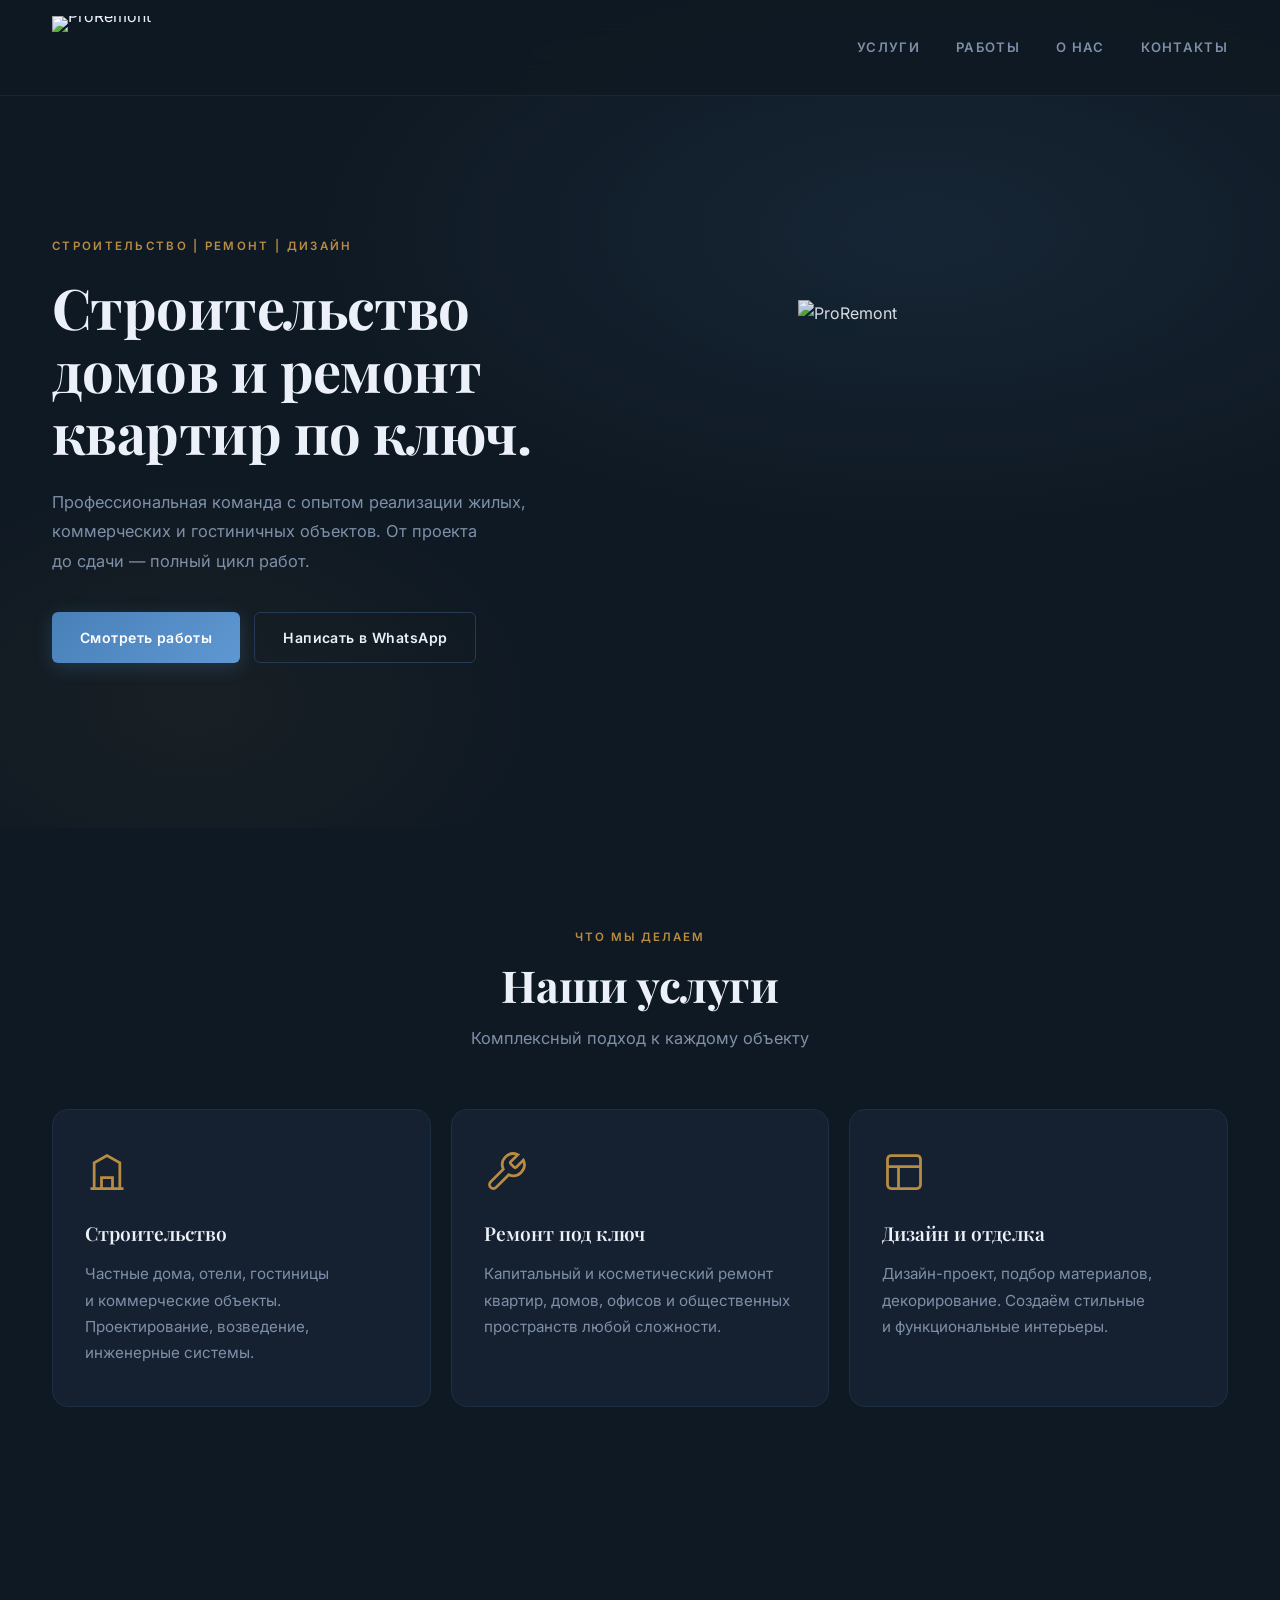
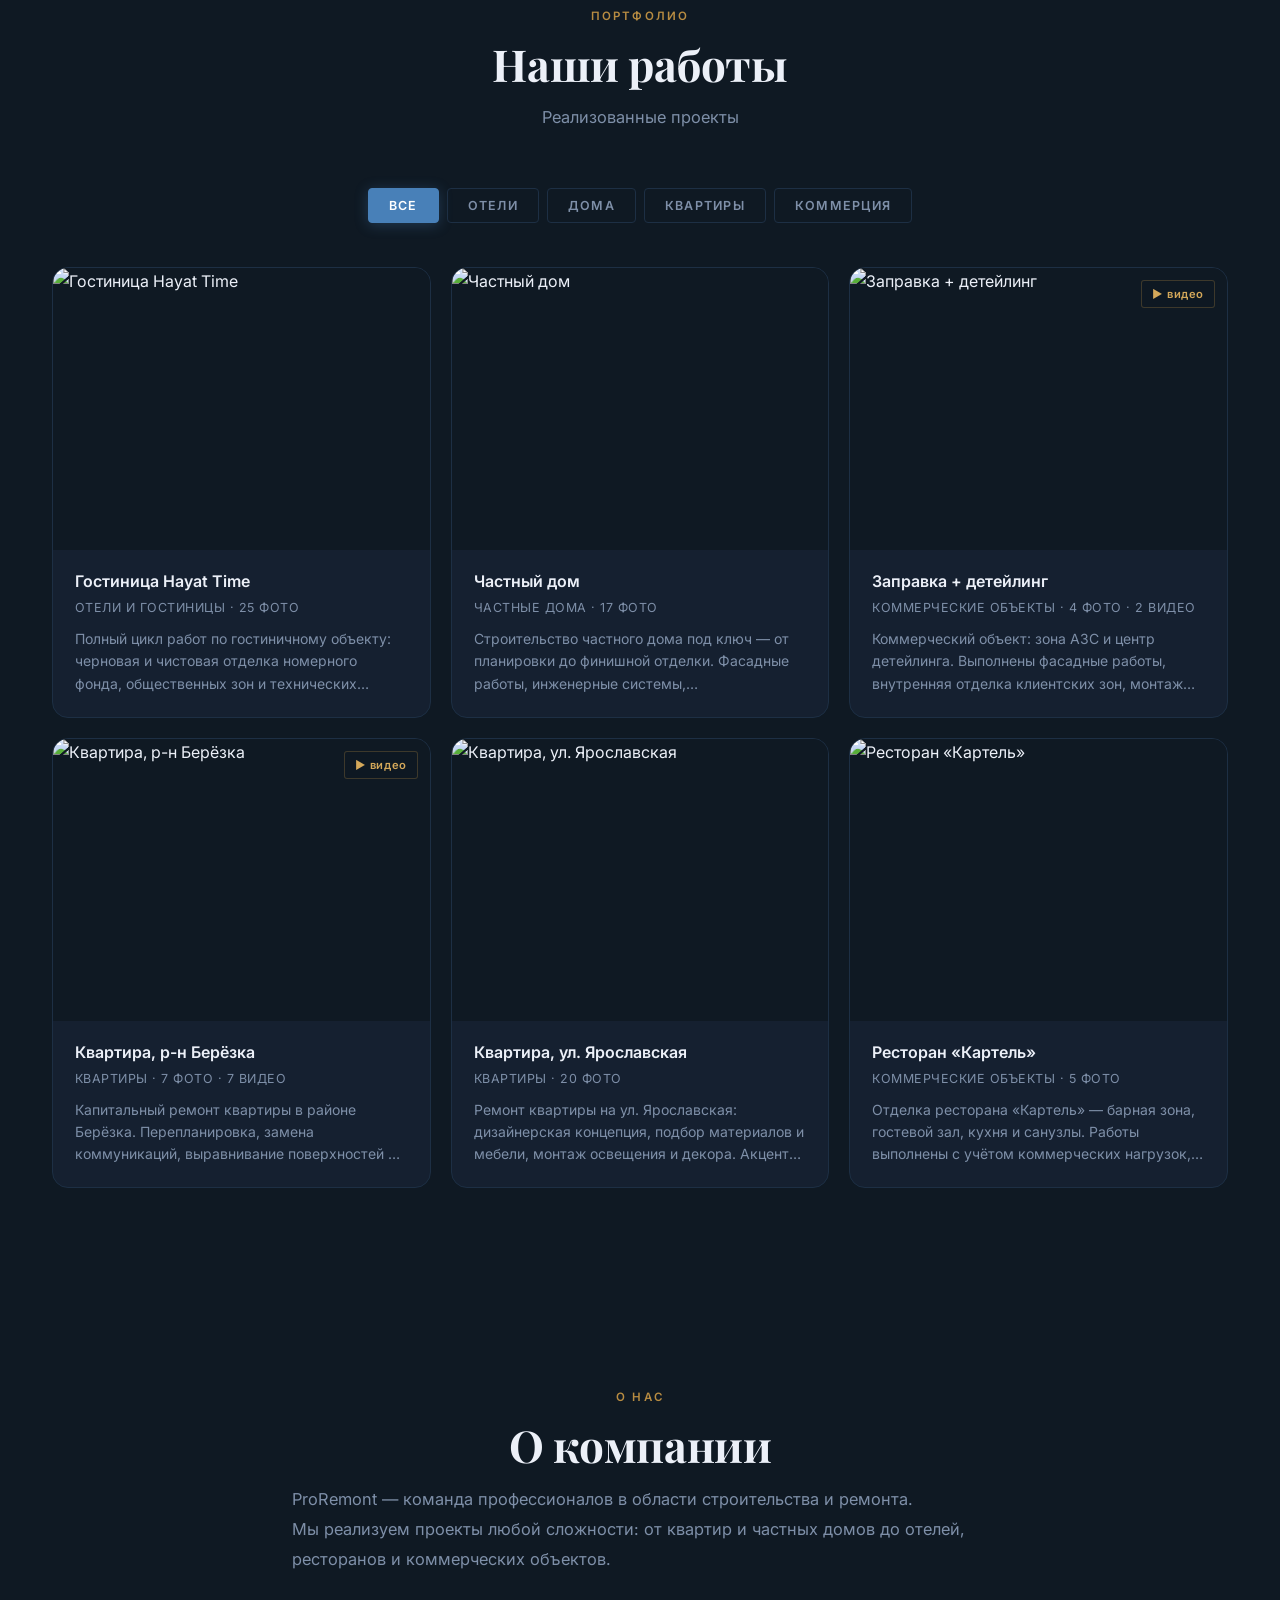
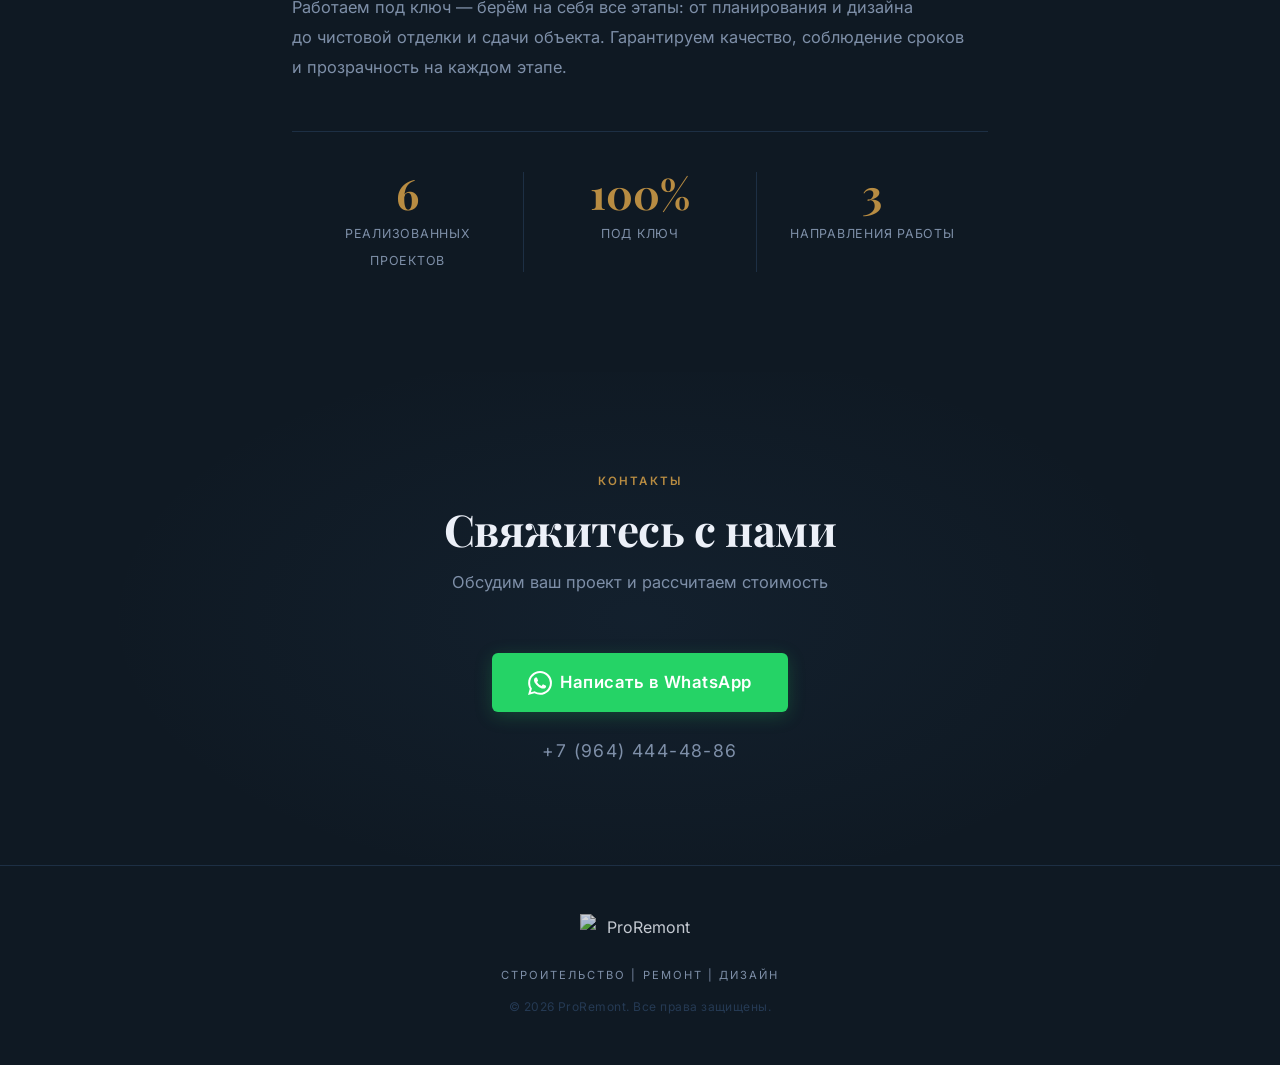
==== index.html @ 82d42223 "Initial commit: ProRemont website with admin panel Co-authored-by: Cursor <cursoragent@cursor.com>" ====
<!DOCTYPE html>
<html lang="ru">
<head>
  <meta charset="UTF-8">
  <meta name="viewport" content="width=device-width, initial-scale=1.0">
  <title>ProRemont — строительство, ремонт, дизайн под ключ</title>
  <meta name="description" content="ProRemont — строительство домов и отелей, ремонт любой сложности под ключ. Портфолио реализованных проектов.">
  <meta property="og:title" content="ProRemont — строительство, ремонт, дизайн">
  <meta property="og:description" content="Строительство домов и отелей. Ремонт любой сложности под ключ.">
  <meta property="og:type" content="website">
  <meta property="og:image" content="images/logo.png">
  <link rel="icon" href="images/favicon.png" type="image/png">
  <link rel="preconnect" href="https://fonts.googleapis.com">
  <link rel="preconnect" href="https://fonts.gstatic.com" crossorigin>
  <link href="https://fonts.googleapis.com/css2?family=Inter:wght@300;400;500;600;700&family=Playfair+Display:wght@400;600;700&display=swap" rel="stylesheet">
  <link rel="stylesheet" href="css/styles.css">
</head>
<body>

  <header class="header" id="header">
    <div class="container header__inner">
      <a href="#" class="header__logo">
        <img src="images/logo.png" alt="ProRemont">
      </a>
      <nav class="nav nav--desktop" aria-label="Основная навигация">
        <a href="#services" class="nav__link">Услуги</a>
        <a href="#portfolio" class="nav__link">Работы</a>
        <a href="#about" class="nav__link">О нас</a>
        <a href="#contact" class="nav__link">Контакты</a>
      </nav>
      <button class="burger" id="burger" aria-label="Открыть меню" aria-expanded="false" aria-controls="mobile-menu">
        <span></span><span></span><span></span>
      </button>
    </div>
  </header>

  <div class="mobile-menu" id="mobile-menu" aria-hidden="true">
    <div class="mobile-menu__backdrop" id="mobile-menu-backdrop"></div>
    <nav class="mobile-menu__panel" aria-label="Мобильная навигация">
      <a href="#services" class="mobile-menu__link">Услуги</a>
      <a href="#portfolio" class="mobile-menu__link">Работы</a>
      <a href="#about" class="mobile-menu__link">О нас</a>
      <a href="#contact" class="mobile-menu__link">Контакты</a>
      <a href="https://wa.me/79286423233" class="btn btn--whatsapp mobile-menu__whatsapp" target="_blank" rel="noopener">Написать в WhatsApp</a>
    </nav>
  </div>

  <section class="hero" id="hero">
    <div class="container hero__inner">
      <div class="hero__content">
        <p class="hero__tagline">строительство | ремонт | дизайн</p>
        <h1 class="hero__title">Строительство домов и&nbsp;ремонт квартир по ключ.</h1>
        <p class="hero__desc">Профессиональная команда с&nbsp;опытом реализации жилых, коммерческих и&nbsp;гостиничных объектов. От&nbsp;проекта до&nbsp;сдачи — полный цикл работ.</p>
        <div class="hero__actions">
          <a href="#portfolio" class="btn btn--accent">Смотреть работы</a>
          <a href="https://wa.me/79644444886" class="btn btn--outline" target="_blank" rel="noopener">Написать в WhatsApp</a>
        </div>
      </div>
      <div class="hero__logo">
        <img src="images/logo.png" alt="ProRemont" width="320" height="320">
      </div>
    </div>
  </section>

  <section class="services section" id="services">
    <div class="container">
      <span class="section__eyebrow">Что мы делаем</span>
      <h2 class="section__title">Наши услуги</h2>
      <p class="section__subtitle">Комплексный подход к&nbsp;каждому объекту</p>
      <div class="services__grid">
        <article class="service-card">
          <div class="service-card__icon">
            <svg viewBox="0 0 24 24" fill="none" stroke="currentColor" stroke-width="1.5"><path d="M3 21h18M5 21V7l7-4 7 4v14M9 21v-6h6v6"/></svg>
          </div>
          <h3 class="service-card__title">Строительство</h3>
          <p class="service-card__text">Частные дома, отели, гостиницы и&nbsp;коммерческие объекты. Проектирование, возведение, инженерные системы.</p>
        </article>
        <article class="service-card">
          <div class="service-card__icon">
            <svg viewBox="0 0 24 24" fill="none" stroke="currentColor" stroke-width="1.5"><path d="M14.7 6.3a1 1 0 000 1.4l1.6 1.6a1 1 0 001.4 0l3.77-3.77a6 6 0 01-7.94 7.94l-6.91 6.91a2.12 2.12 0 01-3-3l6.91-6.91a6 6 0 017.94-7.94l-3.76 3.76z"/></svg>
          </div>
          <h3 class="service-card__title">Ремонт под ключ</h3>
          <p class="service-card__text">Капитальный и&nbsp;косметический ремонт квартир, домов, офисов и&nbsp;общественных пространств любой сложности.</p>
        </article>
        <article class="service-card">
          <div class="service-card__icon">
            <svg viewBox="0 0 24 24" fill="none" stroke="currentColor" stroke-width="1.5"><rect x="3" y="3" width="18" height="18" rx="2"/><path d="M3 9h18M9 21V9"/></svg>
          </div>
          <h3 class="service-card__title">Дизайн и отделка</h3>
          <p class="service-card__text">Дизайн-проект, подбор материалов, декорирование. Создаём стильные и&nbsp;функциональные интерьеры.</p>
        </article>
      </div>
    </div>
  </section>

  <section class="portfolio section" id="portfolio">
    <div class="container">
      <span class="section__eyebrow">Портфолио</span>
      <h2 class="section__title">Наши работы</h2>
      <p class="section__subtitle">Реализованные проекты</p>
      <div class="portfolio__filters" id="filters">
        <button class="filter-btn active" data-filter="all">Все</button>
        <button class="filter-btn" data-filter="hotels">Отели</button>
        <button class="filter-btn" data-filter="houses">Дома</button>
        <button class="filter-btn" data-filter="apartments">Квартиры</button>
        <button class="filter-btn" data-filter="commercial">Коммерция</button>
      </div>
      <div class="portfolio__grid" id="portfolio-grid"></div>
    </div>
  </section>

  <section class="about section" id="about">
    <div class="container about__inner">
      <div class="about__content">
        <span class="section__eyebrow">О нас</span>
        <h2 class="section__title">О компании</h2>
        <p class="about__text">ProRemont — команда профессионалов в&nbsp;области строительства и&nbsp;ремонта. Мы&nbsp;реализуем проекты любой сложности: от&nbsp;квартир и&nbsp;частных домов до&nbsp;отелей, ресторанов и&nbsp;коммерческих объектов.</p>
        <p class="about__text">Работаем под ключ — берём на&nbsp;себя все этапы: от&nbsp;планирования и&nbsp;дизайна до&nbsp;чистовой отделки и&nbsp;сдачи объекта. Гарантируем качество, соблюдение сроков и&nbsp;прозрачность на&nbsp;каждом этапе.</p>
        <ul class="about__stats" id="about-stats">
          <li><strong>6</strong><span>реализованных проектов</span></li>
          <li><strong>100%</strong><span>под ключ</span></li>
          <li><strong>3</strong><span>направления работы</span></li>
        </ul>
      </div>
    </div>
  </section>

  <section class="contact section" id="contact">
    <div class="container contact__inner">
      <span class="section__eyebrow">Контакты</span>
      <h2 class="section__title">Свяжитесь с нами</h2>
      <p class="section__subtitle">Обсудим ваш проект и&nbsp;рассчитаем стоимость</p>
      <a href="https://wa.me/79644444886?text=Здравствуйте!%20Интересует%20ремонт/строительство" class="btn btn--whatsapp" target="_blank" rel="noopener">
        <svg viewBox="0 0 24 24" fill="currentColor" width="24" height="24"><path d="M17.472 14.382c-.297-.149-1.758-.867-2.03-.967-.273-.099-.471-.148-.67.15-.197.297-.767.966-.94 1.164-.173.199-.347.223-.644.075-.297-.15-1.255-.463-2.39-1.475-.883-.788-1.48-1.761-1.653-2.059-.173-.297-.018-.458.13-.606.134-.133.298-.347.446-.52.149-.174.198-.298.298-.497.099-.198.05-.371-.025-.52-.075-.149-.669-1.612-.916-2.207-.242-.579-.487-.5-.669-.51-.173-.008-.371-.01-.57-.01-.198 0-.52.074-.792.372-.272.297-1.04 1.016-1.04 2.479 0 1.462 1.065 2.875 1.213 3.074.149.198 2.096 3.2 5.077 4.487.709.306 1.262.489 1.694.625.712.227 1.36.195 1.871.118.571-.085 1.758-.719 2.006-1.413.248-.694.248-1.289.173-1.413-.074-.124-.272-.198-.57-.347m-5.421 7.403h-.004a9.87 9.87 0 01-5.031-1.378l-.361-.214-3.741.982.998-3.648-.235-.374a9.86 9.86 0 01-1.51-5.26c.001-5.45 4.436-9.884 9.888-9.884 2.64 0 5.122 1.03 6.988 2.898a9.825 9.825 0 012.893 6.994c-.003 5.45-4.435 9.884-9.885 9.884m8.413-18.297A11.815 11.815 0 0012.05 0C5.495 0 .16 5.335.157 11.892c0 2.096.547 4.142 1.588 5.945L.057 24l6.305-1.654a11.882 11.882 0 005.683 1.448h.005c6.554 0 11.89-5.335 11.89-11.893a11.821 11.821 0 00-3.48-8.413z"/></svg>
        Написать в WhatsApp
      </a> <br>
      <a href="tel:+79644444886" class="contact__phone">+7 (964) 444-48-86</a>
    </div>
  </section>

  <footer class="footer">
    <div class="container footer__inner">
      <img src="images/logo.png" alt="ProRemont" class="footer__logo" width="120" height="36">
      <p class="footer__tagline">строительство | ремонт | дизайн</p>
      <p class="footer__copy">&copy; 2026 ProRemont. Все права защищены.</p>
    </div>
  </footer>

  <div class="lightbox" id="lightbox">
    <button class="lightbox__close" id="lightbox-close" aria-label="Закрыть">&times;</button>
    <button class="lightbox__prev" id="lightbox-prev" aria-label="Назад">&#8249;</button>
    <button class="lightbox__next" id="lightbox-next" aria-label="Вперёд">&#8250;</button>
    <div class="lightbox__content">
      <div class="lightbox__stage">
        <img src="" alt="" id="lightbox-img" class="lightbox__media">
        <video id="lightbox-video" class="lightbox__media" controls playsinline preload="metadata"></video>
      </div>
      <div class="lightbox__meta">
        <p class="lightbox__caption" id="lightbox-caption"></p>
        <p class="lightbox__desc hidden" id="lightbox-desc"></p>
        <p class="lightbox__counter" id="lightbox-counter"></p>
      </div>
    </div>
  </div>

  <script src="js/portfolio-data.js"></script>
  <script src="js/script.js"></script>
</body>
</html>
---- css/styles.css ----
*, *::before, *::after { box-sizing: border-box; margin: 0; padding: 0; }

:root {
  --bg: #0F1923;
  --surface: #152030;
  --surface-2: #1B2A3D;
  --surface-hover: #203347;
  --accent: #4880B8;
  --accent-light: #5F97D2;
  --gold: #B88C42;
  --gold-light: #D4A85A;
  --text: #ECF0F8;
  --muted: #7E8FA8;
  --border: #1D2F44;
  --border-light: #253A54;
  --whatsapp: #25D366;
  --radius: 10px;
  --radius-lg: 16px;
  --header-h: 96px;
}

html { scroll-behavior: smooth; }

body {
  font-family: 'Inter', -apple-system, sans-serif;
  background: var(--bg);
  color: var(--text);
  line-height: 1.65;
  -webkit-font-smoothing: antialiased;
  -moz-osx-font-smoothing: grayscale;
  overflow-x: hidden;
}

img { max-width: 100%; display: block; }
a { color: inherit; text-decoration: none; }

.container {
  max-width: 1240px;
  margin: 0 auto;
  padding: 0 32px;
  width: 100%;
}

/* ─── Section ──────────────────────────────── */
.section { padding: 100px 0; }

.section__eyebrow {
  display: block;
  font-size: 0.72rem;
  font-weight: 600;
  letter-spacing: 0.18em;
  text-transform: uppercase;
  color: var(--gold);
  text-align: center;
  margin-bottom: 12px;
}

.section__title {
  font-family: 'Playfair Display', Georgia, serif;
  font-size: clamp(1.85rem, 4vw, 2.75rem);
  font-weight: 700;
  text-align: center;
  margin-bottom: 14px;
  line-height: 1.18;
  letter-spacing: -0.01em;
}

.section__subtitle {
  text-align: center;
  color: var(--muted);
  font-size: 1.025rem;
  line-height: 1.7;
  max-width: 520px;
  margin: 0 auto 56px;
}

/* ─── Buttons ──────────────────────────────── */
.btn {
  display: inline-flex;
  align-items: center;
  gap: 8px;
  padding: 13px 28px;
  border-radius: 6px;
  font-size: 0.88rem;
  font-weight: 600;
  letter-spacing: 0.03em;
  border: none;
  cursor: pointer;
  transition: background 0.25s, transform 0.18s, box-shadow 0.25s, border-color 0.25s;
}
.btn:hover { transform: translateY(-2px); }

.btn--accent {
  background: linear-gradient(135deg, var(--accent) 0%, var(--accent-light) 100%);
  color: #fff;
  box-shadow: 0 4px 18px rgba(72, 128, 184, 0.28);
}
.btn--accent:hover {
  box-shadow: 0 8px 28px rgba(72, 128, 184, 0.42);
}

.btn--outline {
  background: transparent;
  color: var(--text);
  border: 1px solid var(--border-light);
}
.btn--outline:hover {
  border-color: var(--accent);
  color: var(--accent-light);
  background: rgba(72, 128, 184, 0.06);
}

.btn--whatsapp {
  background: var(--whatsapp);
  color: #fff;
  font-size: 1.05rem;
  padding: 16px 36px;
  box-shadow: 0 4px 18px rgba(37, 211, 102, 0.22);
}
.btn--whatsapp:hover {
  background: #1fb855;
  box-shadow: 0 8px 28px rgba(37, 211, 102, 0.38);
}

/* ─── Header ──────────────────────────────── */
.header {
  position: fixed;
  top: 0; left: 0; right: 0;
  z-index: 100;
  height: var(--header-h);
  padding-top: env(safe-area-inset-top, 0);
  background: rgba(15, 25, 35, 0.85);
  backdrop-filter: blur(18px);
  -webkit-backdrop-filter: blur(18px);
  border-bottom: 1px solid rgba(255,255,255,0.05);
  transition: background 0.35s, box-shadow 0.35s;
}
.header.scrolled {
  background: rgba(15, 25, 35, 0.97);
  box-shadow: 0 1px 0 rgba(184, 140, 66, 0.18), 0 8px 36px rgba(0,0,0,0.45);
}
.header__inner {
  display: flex;
  align-items: center;
  justify-content: space-between;
  height: 100%;
  gap: 16px;
}
.header__logo {
  flex-shrink: 0;
  line-height: 0;
}
.header__logo img {
  height: 64px;
  width: auto;
  max-width: min(260px, 55vw);
}

.nav--desktop {
  display: flex;
  gap: 36px;
  margin-left: auto;
}

.header__cta { display: none; }

/* ─── Burger ──────────────────────────────── */
.burger {
  display: none;
  flex-direction: column;
  justify-content: center;
  gap: 5px;
  background: none;
  border: none;
  cursor: pointer;
  padding: 8px;
  margin-left: auto;
  z-index: 110;
}
.burger span {
  display: block;
  width: 22px;
  height: 1.5px;
  background: var(--text);
  transition: transform 0.3s, opacity 0.3s;
}
.burger.active span:nth-child(1) { transform: translateY(6.5px) rotate(45deg); }
.burger.active span:nth-child(2) { opacity: 0; }
.burger.active span:nth-child(3) { transform: translateY(-6.5px) rotate(-45deg); }

/* ─── Nav ──────────────────────────────────── */
.nav__link {
  position: relative;
  font-size: 0.82rem;
  font-weight: 600;
  letter-spacing: 0.1em;
  text-transform: uppercase;
  color: var(--muted);
  transition: color 0.22s;
}
.nav__link::after {
  content: '';
  position: absolute;
  bottom: -4px;
  left: 0;
  width: 0;
  height: 1px;
  background: var(--gold);
  transition: width 0.25s;
}
.nav__link:hover { color: var(--text); }
.nav__link:hover::after { width: 100%; }

/* ─── Mobile menu ──────────────────────────── */
.mobile-menu {
  display: none;
  position: fixed;
  inset: 0;
  z-index: 105;
  pointer-events: none;
}
.mobile-menu.open { pointer-events: auto; }

.mobile-menu__backdrop {
  position: absolute;
  inset: 0;
  background: rgba(0, 0, 0, 0.72);
  opacity: 0;
  transition: opacity 0.3s ease;
}
.mobile-menu.open .mobile-menu__backdrop { opacity: 1; }

.mobile-menu__panel {
  position: absolute;
  top: 0; right: 0;
  width: min(300px, 86vw);
  height: 100%;
  background: var(--surface);
  border-left: 1px solid var(--border);
  padding: calc(var(--header-h) + env(safe-area-inset-top, 0) + 32px) 28px 32px;
  display: flex;
  flex-direction: column;
  gap: 0;
  transform: translateX(100%);
  transition: transform 0.35s cubic-bezier(0.4, 0, 0.2, 1);
  overflow-y: auto;
}
.mobile-menu.open .mobile-menu__panel { transform: translateX(0); }

.mobile-menu__link {
  display: block;
  font-size: 0.85rem;
  font-weight: 600;
  letter-spacing: 0.1em;
  text-transform: uppercase;
  color: var(--muted);
  padding: 18px 4px;
  border-bottom: 1px solid var(--border);
  transition: color 0.22s;
}
.mobile-menu__link:hover { color: var(--text); }

.mobile-menu__whatsapp {
  margin-top: 32px;
  width: 100%;
  justify-content: center;
  font-size: 0.95rem;
  padding: 14px 20px;
}

/* ─── Hero ──────────────────────────────────── */
.hero {
  padding-top: calc(var(--header-h) + 72px);
  padding-bottom: 96px;
  min-height: 92vh;
  display: flex;
  align-items: center;
  position: relative;
  overflow: hidden;
}
.hero::before {
  content: '';
  position: absolute;
  inset: 0;
  background:
    radial-gradient(ellipse 80% 60% at 72% 28%, rgba(72, 128, 184, 0.12) 0%, transparent 60%),
    radial-gradient(ellipse 50% 50% at 15% 85%, rgba(184, 140, 66, 0.06) 0%, transparent 55%);
  pointer-events: none;
}
.hero__inner {
  display: grid;
  grid-template-columns: 1fr 1fr;
  gap: 56px;
  align-items: center;
  position: relative;
}
.hero__tagline {
  color: var(--gold);
  font-size: 0.72rem;
  font-weight: 600;
  letter-spacing: 0.2em;
  text-transform: uppercase;
  margin-bottom: 20px;
}
.hero__title {
  font-family: 'Playfair Display', Georgia, serif;
  font-size: clamp(2.1rem, 5vw, 3.5rem);
  font-weight: 700;
  line-height: 1.12;
  margin-bottom: 24px;
  letter-spacing: -0.01em;
}
.hero__desc {
  color: var(--muted);
  font-size: 1.025rem;
  line-height: 1.78;
  max-width: 480px;
  margin-bottom: 36px;
}
.hero__actions { display: flex; gap: 14px; flex-wrap: wrap; }
.hero__logo { display: flex; justify-content: center; align-items: center; }
.hero__logo img {
  width: min(300px, 80%);
  height: auto;
  opacity: 0.9;
  filter: drop-shadow(0 0 48px rgba(72, 128, 184, 0.22));
}

/* ─── Services ─────────────────────────────── */
.services__grid {
  display: grid;
  grid-template-columns: repeat(3, 1fr);
  gap: 20px;
}
.service-card {
  background: var(--surface);
  border: 1px solid var(--border);
  border-radius: var(--radius-lg);
  padding: 40px 32px;
  transition: border-color 0.3s, transform 0.3s, box-shadow 0.3s;
  position: relative;
  overflow: hidden;
}
.service-card::before {
  content: '';
  position: absolute;
  top: 0; left: 0;
  width: 100%;
  height: 2px;
  background: linear-gradient(90deg, transparent 0%, var(--gold) 50%, transparent 100%);
  opacity: 0;
  transition: opacity 0.3s;
}
.service-card:hover {
  border-color: var(--border-light);
  transform: translateY(-6px);
  box-shadow: 0 24px 52px rgba(0,0,0,0.38);
}
.service-card:hover::before { opacity: 1; }
.service-card__icon {
  width: 44px;
  height: 44px;
  color: var(--gold);
  margin-bottom: 24px;
}
.service-card__icon svg { width: 100%; height: 100%; }
.service-card__title {
  font-family: 'Playfair Display', Georgia, serif;
  font-size: 1.2rem;
  font-weight: 600;
  margin-bottom: 12px;
}
.service-card__text { color: var(--muted); font-size: 0.95rem; line-height: 1.72; }

/* ─── Portfolio ────────────────────────────── */
.portfolio__filters {
  display: flex;
  justify-content: center;
  gap: 8px;
  flex-wrap: wrap;
  margin-bottom: 44px;
}
.filter-btn {
  padding: 9px 20px;
  border-radius: 4px;
  border: 1px solid var(--border);
  background: transparent;
  color: var(--muted);
  font-size: 0.78rem;
  font-weight: 600;
  letter-spacing: 0.1em;
  text-transform: uppercase;
  cursor: pointer;
  transition: all 0.22s;
  font-family: inherit;
}
.filter-btn:hover { border-color: var(--accent); color: var(--text); }
.filter-btn.active {
  background: var(--accent);
  border-color: var(--accent);
  color: #fff;
  box-shadow: 0 2px 14px rgba(72, 128, 184, 0.32);
}

.portfolio__empty {
  grid-column: 1 / -1;
  text-align: center;
  color: var(--muted);
  padding: 48px 24px;
}

.portfolio__grid {
  display: grid;
  grid-template-columns: repeat(3, 1fr);
  gap: 20px;
}
.project-card {
  background: var(--surface);
  border: 1px solid var(--border);
  border-radius: var(--radius-lg);
  overflow: hidden;
  cursor: pointer;
  transition: transform 0.3s cubic-bezier(0.4,0,0.2,1), box-shadow 0.3s, border-color 0.3s;
}
.project-card:hover {
  transform: translateY(-6px);
  box-shadow: 0 28px 60px rgba(0,0,0,0.42);
  border-color: var(--border-light);
}
.project-card__img {
  aspect-ratio: 4/3;
  overflow: hidden;
  background: var(--bg);
  position: relative;
}
.project-card__badge {
  position: absolute;
  top: 12px;
  right: 12px;
  background: rgba(15, 25, 35, 0.78);
  backdrop-filter: blur(8px);
  -webkit-backdrop-filter: blur(8px);
  color: var(--gold-light);
  font-size: 0.7rem;
  font-weight: 600;
  letter-spacing: 0.05em;
  padding: 4px 10px;
  border-radius: 3px;
  border: 1px solid rgba(184, 140, 66, 0.28);
  display: flex;
  align-items: center;
  gap: 4px;
  z-index: 1;
}
.project-card__img img {
  width: 100%;
  height: 100%;
  object-fit: cover;
  transition: transform 0.55s cubic-bezier(0.4, 0, 0.2, 1);
}
.project-card:hover .project-card__img img { transform: scale(1.07); }
.project-card__img::after {
  content: '';
  position: absolute;
  inset: 0;
  background: linear-gradient(to top, rgba(15, 25, 35, 0.55) 0%, transparent 50%);
  pointer-events: none;
}
.project-card__info { padding: 20px 22px 22px; }
.project-card__title {
  font-size: 1rem;
  font-weight: 600;
  margin-bottom: 5px;
  line-height: 1.4;
}
.project-card__meta {
  color: var(--muted);
  font-size: 0.78rem;
  letter-spacing: 0.04em;
  text-transform: uppercase;
}
.project-card__desc {
  margin-top: 10px;
  color: var(--muted);
  font-size: 0.875rem;
  line-height: 1.58;
  display: -webkit-box;
  -webkit-line-clamp: 3;
  -webkit-box-orient: vertical;
  overflow: hidden;
}

/* ─── About ────────────────────────────────── */
.about__inner { max-width: 760px; margin: 0 auto; }
.about__text {
  color: var(--muted);
  font-size: 1.025rem;
  line-height: 1.82;
  margin-bottom: 18px;
}
.about__stats {
  display: flex;
  gap: 0;
  list-style: none;
  margin-top: 48px;
  padding-top: 40px;
  border-top: 1px solid var(--border);
}
.about__stats li {
  text-align: center;
  flex: 1;
  padding: 0 20px;
  border-right: 1px solid var(--border);
}
.about__stats li:last-child { border-right: none; }
.about__stats strong {
  display: block;
  font-family: 'Playfair Display', Georgia, serif;
  font-size: 2.6rem;
  font-weight: 700;
  color: var(--gold);
  margin-bottom: 6px;
  line-height: 1;
}
.about__stats span {
  color: var(--muted);
  font-size: 0.78rem;
  letter-spacing: 0.06em;
  text-transform: uppercase;
}

/* ─── Contact ──────────────────────────────── */
.contact {
  position: relative;
}
.contact::before {
  content: '';
  position: absolute;
  inset: 0;
  background: radial-gradient(ellipse 60% 80% at 50% 50%, rgba(72, 128, 184, 0.07) 0%, transparent 70%);
  pointer-events: none;
}
.contact__inner { text-align: center; position: relative; }
.contact__phone {
  display: inline-block;
  margin-top: 24px;
  color: var(--muted);
  font-size: 1.1rem;
  letter-spacing: 0.08em;
  transition: color 0.2s;
}
.contact__phone:hover { color: var(--text); }

/* ─── Footer ──────────────────────────────── */
.footer {
  padding: 48px 0;
  border-top: 1px solid var(--border);
  text-align: center;
}
.footer__logo { margin: 0 auto 16px; height: 36px; width: auto; opacity: 0.82; }
.footer__tagline {
  color: var(--muted);
  font-size: 0.7rem;
  margin-bottom: 12px;
  text-transform: uppercase;
  letter-spacing: 0.18em;
}
.footer__copy { color: var(--border-light); font-size: 0.75rem; letter-spacing: 0.04em; }

/* ─── Lightbox ────────────────────────────── */
.lightbox {
  display: none;
  position: fixed;
  inset: 0;
  z-index: 200;
  background: rgba(5, 10, 18, 0.96);
  align-items: flex-start;
  justify-content: center;
  overflow-y: auto;
  padding: 56px 24px 32px;
}
.lightbox.open { display: flex; }
.lightbox__content {
  display: flex;
  flex-direction: column;
  align-items: center;
  width: min(920px, 100%);
  max-height: none;
  margin: auto;
  text-align: center;
}
.lightbox__stage {
  flex: 0 1 auto;
  display: flex;
  align-items: center;
  justify-content: center;
  width: 100%;
  min-height: 0;
}
.lightbox__media { display: none; margin: 0 auto; border-radius: 6px; }
.lightbox__media.active { display: block; }
.lightbox__stage img.active,
.lightbox__stage video.active {
  display: block;
  width: 100%;
  height: 100%;
  object-fit: contain;
}
.lightbox__stage video.active {
  background: #000;
}
.lightbox__meta {
  flex: 0 0 auto;
  width: 100%;
  max-width: 640px;
  padding: 16px 8px 0;
}
.lightbox__caption {
  font-size: 1rem;
  font-weight: 500;
  color: var(--text);
}
.lightbox__desc {
  margin: 10px 0 0;
  color: rgba(236, 240, 248, 0.6);
  font-size: 0.92rem;
  line-height: 1.62;
}
.lightbox__desc.hidden { display: none; }
.lightbox__counter {
  color: var(--muted);
  font-size: 0.82rem;
  margin-top: 8px;
  letter-spacing: 0.06em;
}
.lightbox__close,
.lightbox__prev,
.lightbox__next {
  position: absolute;
  background: rgba(255,255,255,0.08);
  border: 1px solid rgba(255,255,255,0.1);
  color: #fff;
  font-size: 2rem;
  width: 48px;
  height: 48px;
  border-radius: 50%;
  cursor: pointer;
  display: flex;
  align-items: center;
  justify-content: center;
  transition: background 0.22s, border-color 0.22s;
}
.lightbox__close:hover,
.lightbox__prev:hover,
.lightbox__next:hover {
  background: rgba(255,255,255,0.18);
  border-color: rgba(255,255,255,0.25);
}
.lightbox__close { top: 20px; right: 20px; }
.lightbox__prev { left: 20px; top: 50%; transform: translateY(-50%); }
.lightbox__next { right: 20px; top: 50%; transform: translateY(-50%); }

/* ─── Lightbox desktop ─────────────────────── */
@media (min-width: 901px) {
  .lightbox {
    padding: 40px 48px 24px;
    align-items: center;
  }
  .lightbox__content {
    width: min(96vw, 1400px);
  }
  .lightbox__stage {
    width: 100%;
    height: calc(100vh - 168px);
    min-height: 320px;
  }
  .lightbox.has-desc .lightbox__stage {
    height: calc(100vh - 220px);
  }
  .lightbox__stage img.active,
  .lightbox__stage video.active {
    max-width: min(96vw, 1400px);
    margin: 0 auto;
  }
  .lightbox__meta {
    max-width: 760px;
    padding-top: 12px;
  }
  .lightbox__desc {
    font-size: 0.9rem;
    line-height: 1.55;
  }
}

/* ─── Tablet ──────────────────────────────── */
@media (max-width: 900px) {
  :root { --header-h: 88px; }

  .container { padding: 0 24px; }

  .hero__inner { grid-template-columns: 1fr; text-align: center; }
  .hero__desc { margin-left: auto; margin-right: auto; }
  .hero__actions { justify-content: center; }
  .hero__logo { display: none; }

  .services__grid { grid-template-columns: 1fr; gap: 16px; }

  .portfolio__grid { grid-template-columns: repeat(2, 1fr); }
  .about__stats { gap: 0; }
  .section__subtitle { margin-bottom: 40px; }

  .lightbox.open {
    flex-direction: column;
    height: 100dvh;
    max-height: 100dvh;
    padding: 0;
    overflow: hidden;
    align-items: stretch;
  }
  .lightbox__content {
    flex: 1 1 auto;
    min-height: 0;
    width: 100%;
    display: flex;
    flex-direction: column;
    margin: 0;
    padding: 48px 0 calc(8px + env(safe-area-inset-bottom, 0));
    overflow-y: auto;
  }
  .lightbox__stage {
    flex: 1 1 0;
    min-height: 220px;
    width: 100%;
    height: auto;
    padding: 0 2px;
  }
  .lightbox__stage img.active,
  .lightbox__stage video.active {
    width: 100%;
    height: 100%;
  }
  .lightbox__meta {
    flex: 0 0 auto;
    max-width: 100%;
  }
}

/* ─── Mobile ──────────────────────────────── */
@media (max-width: 640px) {
  :root { --header-h: 84px; }

  .container { padding: 0 18px; }
  .section { padding: 64px 0; }
  .section__subtitle { font-size: 0.95rem; margin-bottom: 32px; }

  .header__logo img {
    height: 56px;
    max-width: min(220px, 62vw);
  }

  .nav--desktop { display: none; }
  .burger { display: flex; min-width: 48px; min-height: 48px; }
  .mobile-menu { display: block; }

  .hero {
    padding-top: calc(var(--header-h) + 36px);
    padding-bottom: 56px;
    min-height: auto;
  }
  .hero__title { font-size: clamp(1.7rem, 7.5vw, 2.1rem); }
  .hero__desc { font-size: 0.95rem; margin-bottom: 28px; }
  .hero__actions { flex-direction: column; width: 100%; max-width: 360px; margin: 0 auto; }
  .hero__actions .btn { width: 100%; justify-content: center; min-height: 48px; }

  .service-card { padding: 30px 22px; }
  .service-card__title { font-size: 1.1rem; }

  .portfolio__filters {
    gap: 6px;
    margin-bottom: 28px;
    padding: 0 2px;
  }
  .filter-btn {
    padding: 10px 14px;
    font-size: 0.72rem;
    min-height: 40px;
  }

  .portfolio__grid { grid-template-columns: 1fr; gap: 16px; }
  .project-card__info { padding: 16px 18px 18px; }
  .project-card__title { font-size: 0.98rem; }

  .about__stats {
    flex-direction: column;
    gap: 0;
    margin-top: 32px;
    padding-top: 28px;
  }
  .about__stats li {
    border-right: none;
    border-bottom: 1px solid var(--border);
    padding: 20px 0;
  }
  .about__stats li:last-child { border-bottom: none; }
  .about__stats strong { font-size: 2.2rem; }
  .about__text { font-size: 0.95rem; }

  .btn--whatsapp {
    width: 100%;
    max-width: 320px;
    justify-content: center;
    font-size: 1rem;
    padding: 15px 24px;
  }
  .contact__phone { font-size: 1rem; }

  .footer { padding: 36px 0; padding-bottom: calc(36px + env(safe-area-inset-bottom, 0)); }
  .footer__logo { height: 38px; }

  .lightbox__close { top: calc(8px + env(safe-area-inset-top, 0)); right: 8px; width: 44px; height: 44px; font-size: 1.75rem; }
  .lightbox__prev { left: 2px; width: 40px; height: 40px; font-size: 1.5rem; }
  .lightbox__next { right: 2px; width: 40px; height: 40px; font-size: 1.5rem; }
  .lightbox__meta { padding: 10px 16px 0; }
  .lightbox__caption { font-size: 0.9rem; }
  .lightbox__desc { font-size: 0.84rem; line-height: 1.5; }
  .lightbox__counter { margin-top: 6px; }
}
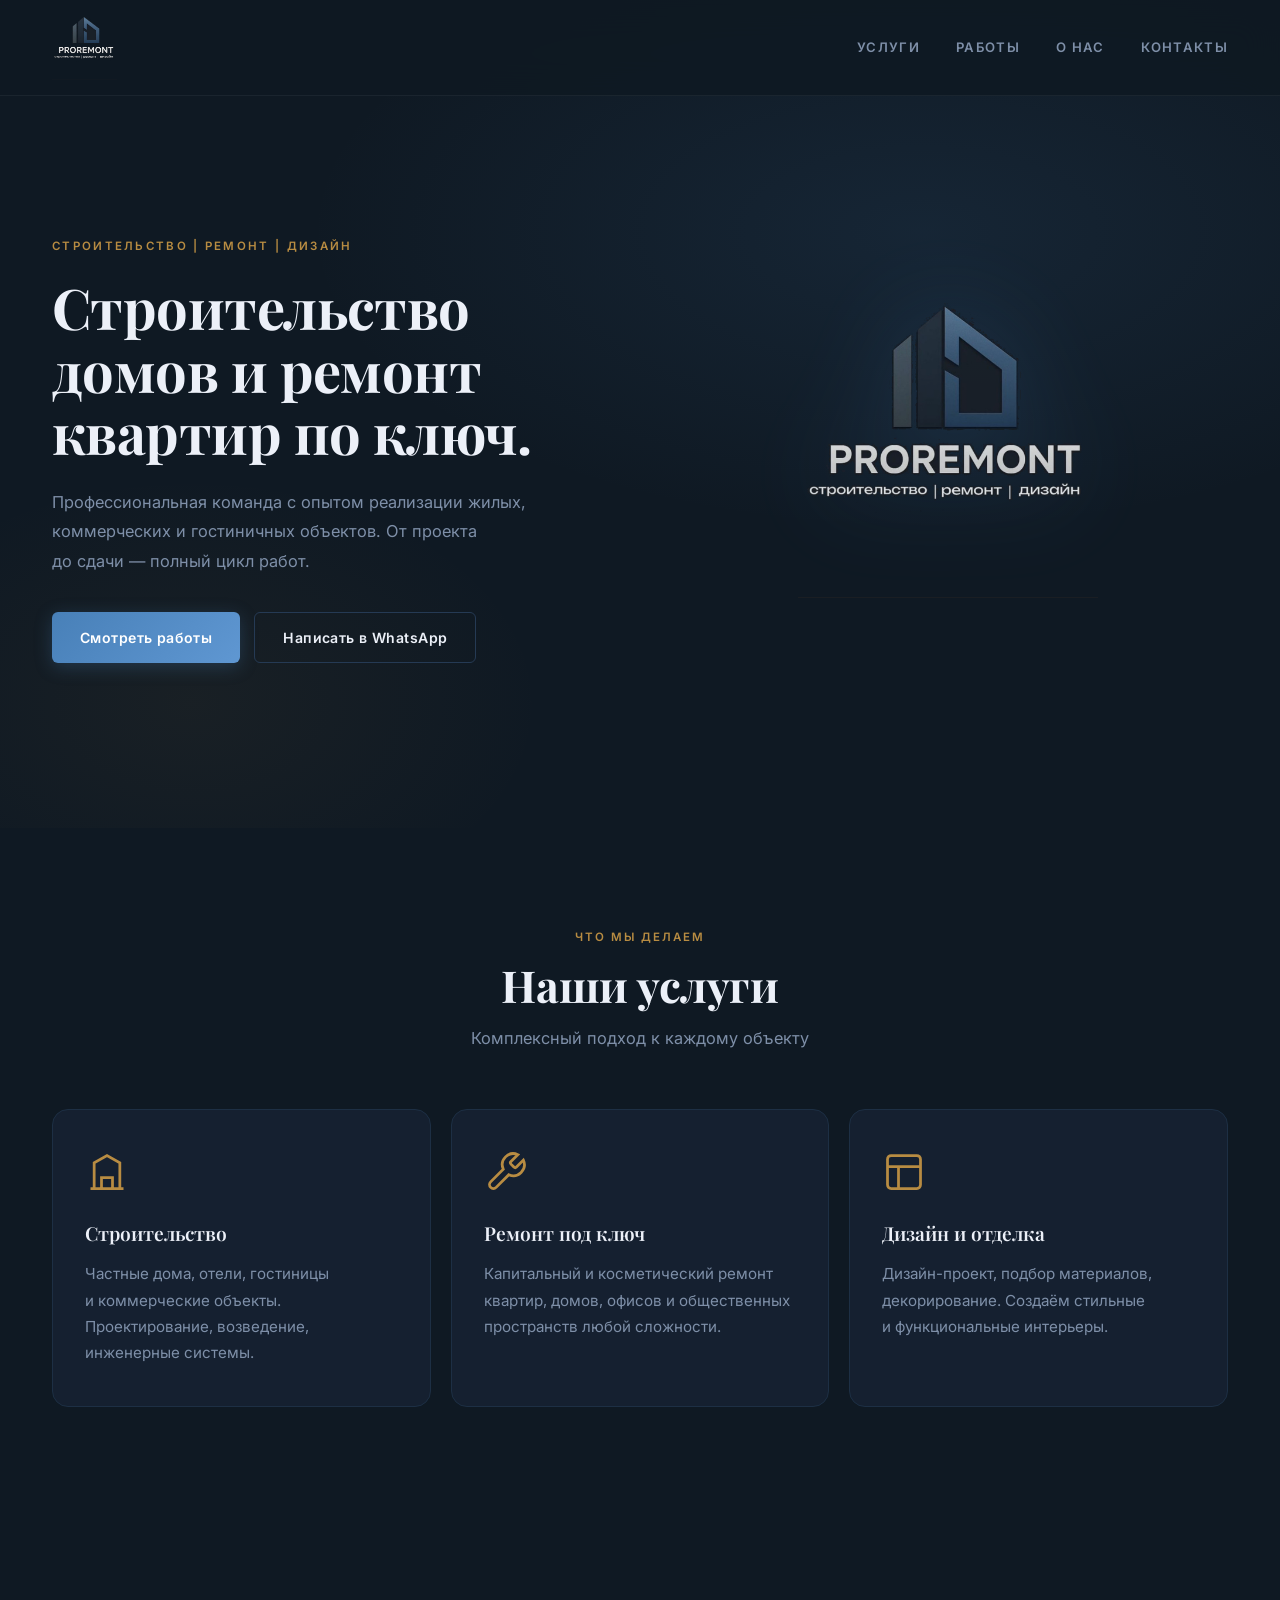
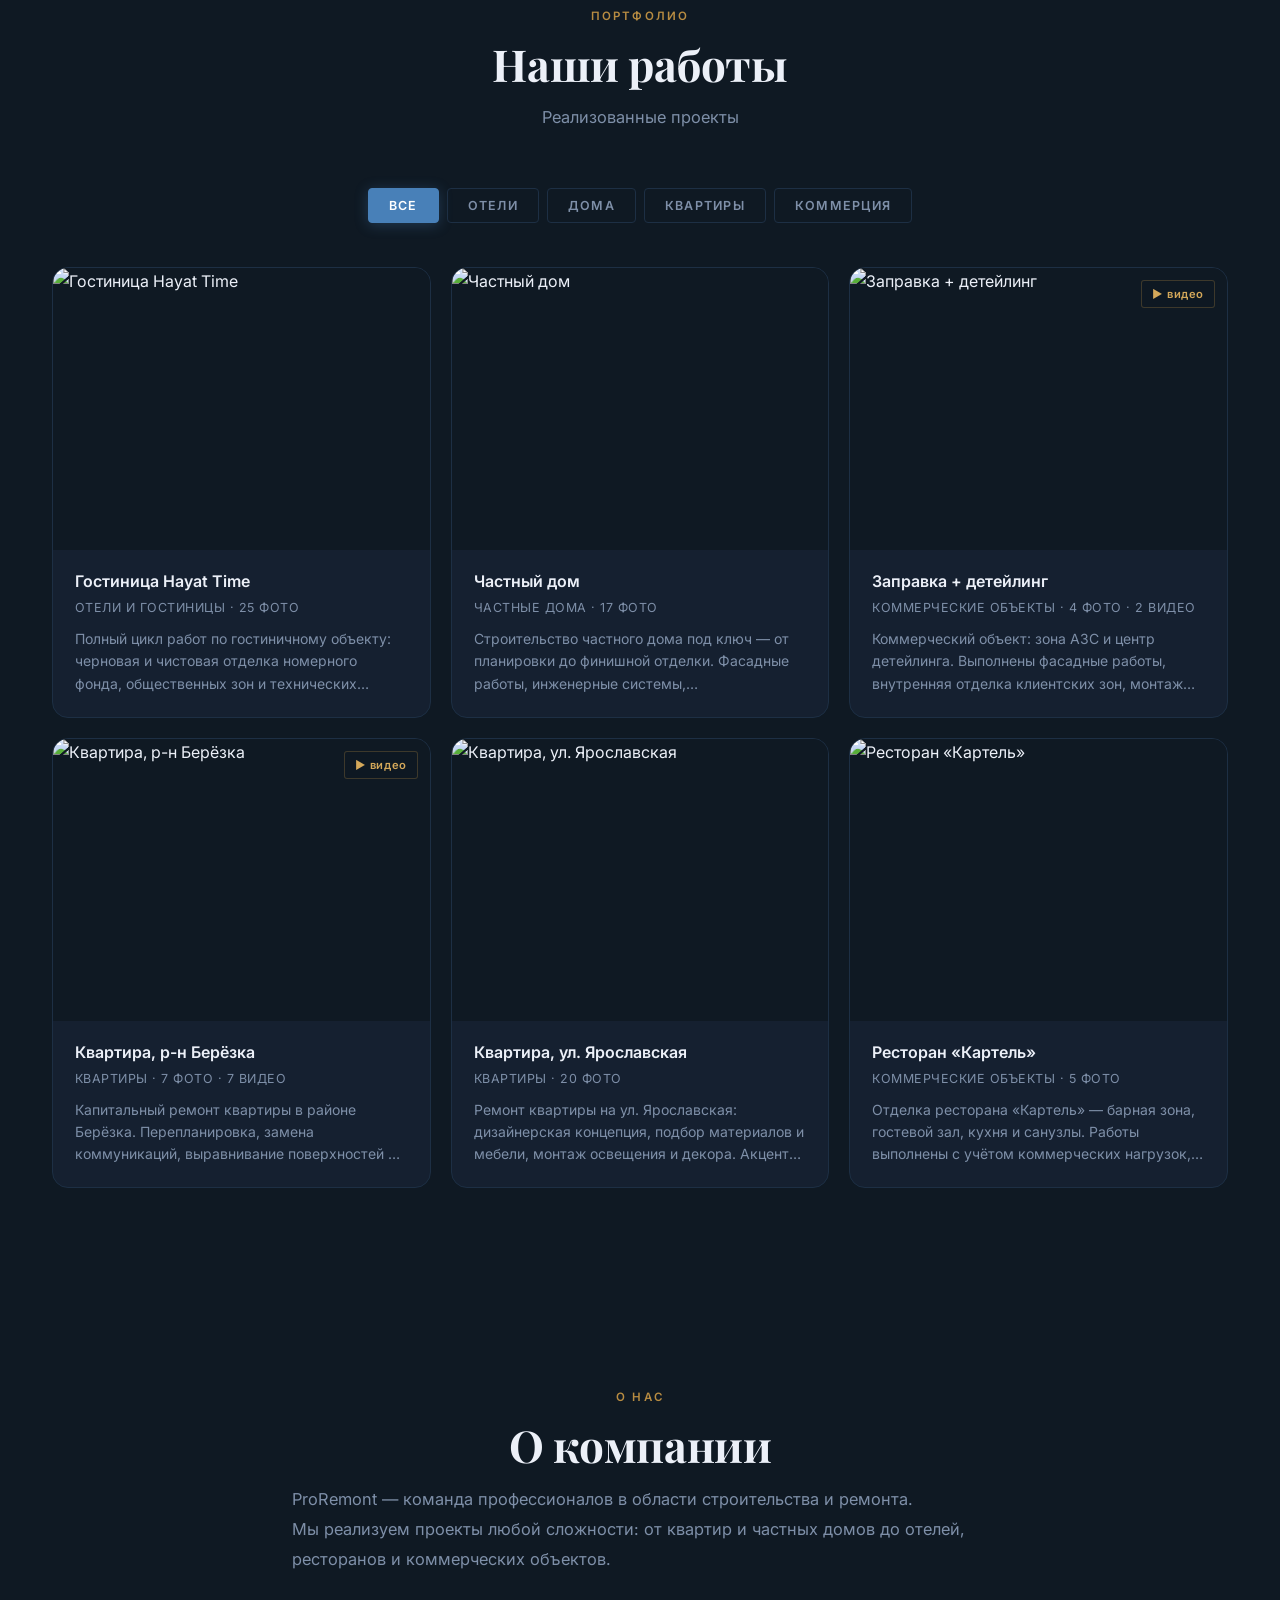
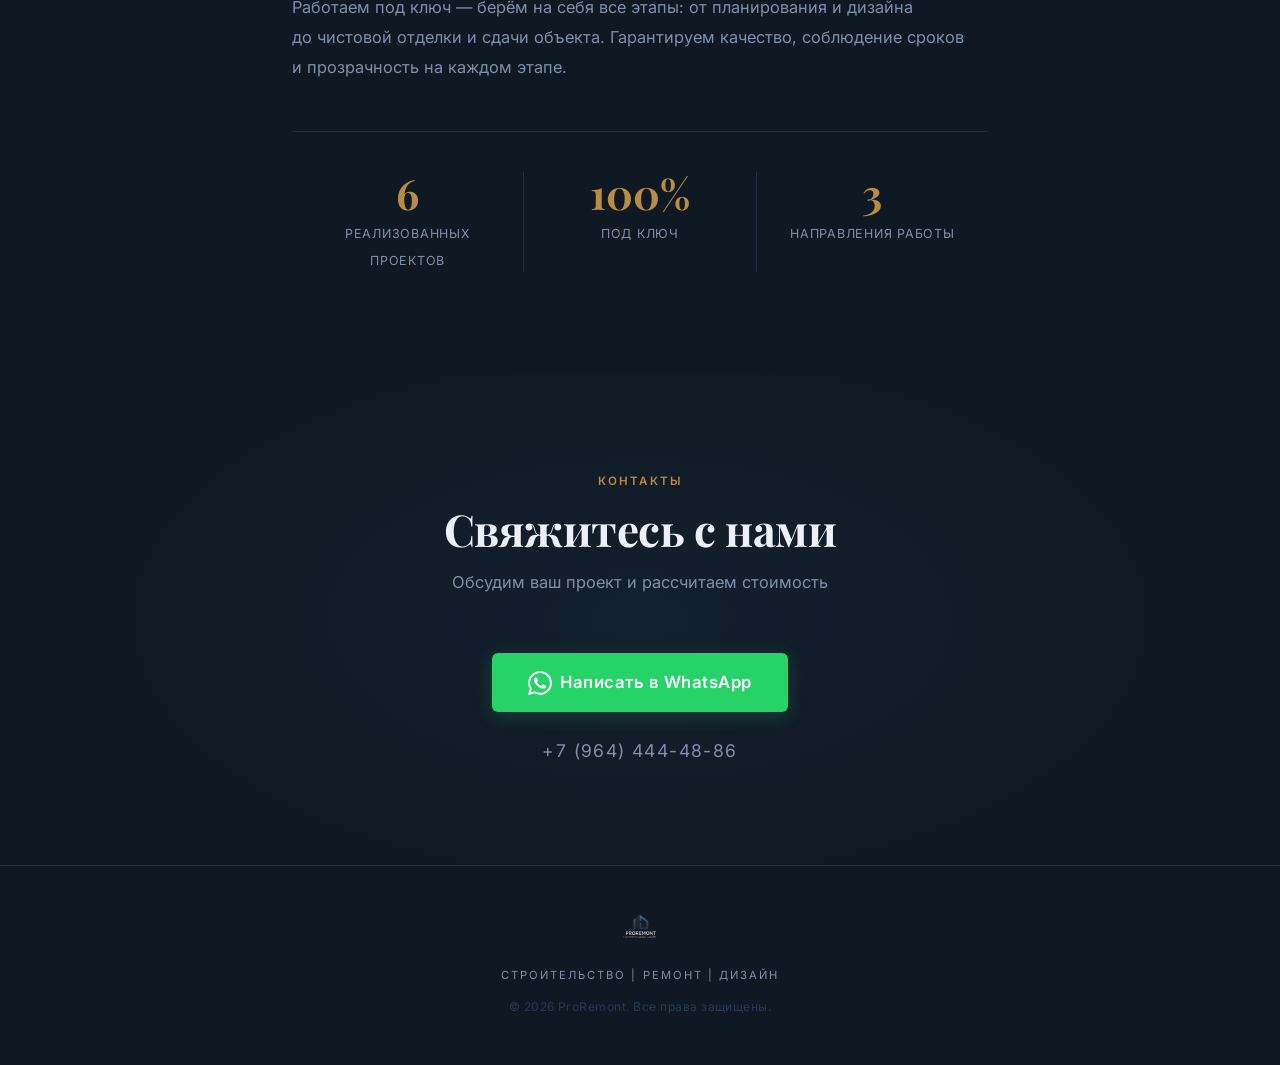
==== commit 2b3db1ec: "Мелкие правки" ====
--- a/index.html
+++ b/index.html
@@ -5,10 +5,15 @@
   <meta name="viewport" content="width=device-width, initial-scale=1.0">
   <title>ProRemont — строительство, ремонт, дизайн под ключ</title>
   <meta name="description" content="ProRemont — строительство домов и отелей, ремонт любой сложности под ключ. Портфолио реализованных проектов.">
-  <meta property="og:title" content="ProRemont — строительство, ремонт, дизайн">
-  <meta property="og:description" content="Строительство домов и отелей. Ремонт любой сложности под ключ.">
+  <meta property="og:title" content="ProRemont — строительство, ремонт, дизайн под ключ">
+  <meta property="og:description" content="Строительство домов и отелей. Ремонт любой сложности под ключ. Портфолио реализованных проектов.">
   <meta property="og:type" content="website">
-  <meta property="og:image" content="images/logo.png">
+  <meta property="og:url" content="https://proremont.su/">
+  <meta property="og:image" content="https://proremont.su/images/og-image.png">
+  <meta property="og:image:width" content="1536">
+  <meta property="og:image:height" content="1024">
+  <meta name="twitter:card" content="summary_large_image">
+  <meta name="twitter:image" content="https://proremont.su/images/og-image.png">
   <link rel="icon" href="images/favicon.png" type="image/png">
   <link rel="preconnect" href="https://fonts.googleapis.com">
   <link rel="preconnect" href="https://fonts.gstatic.com" crossorigin>
